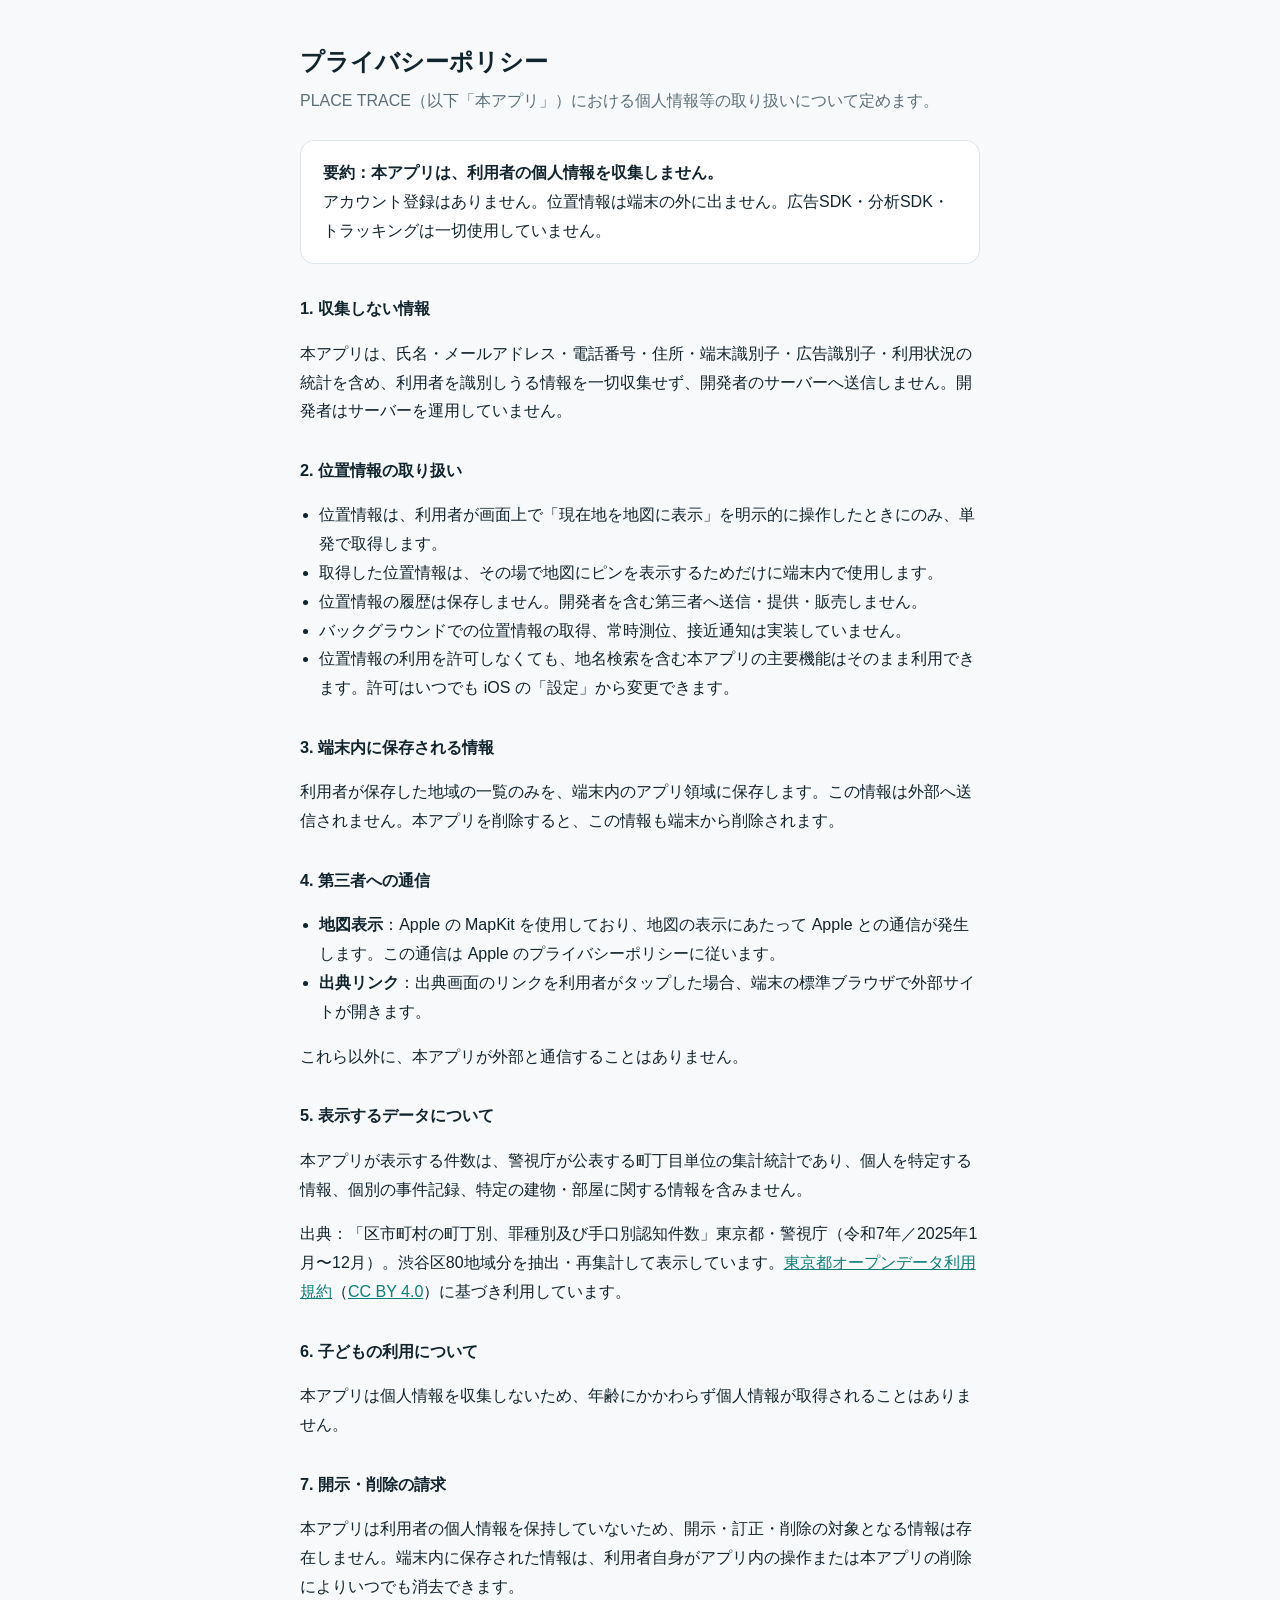
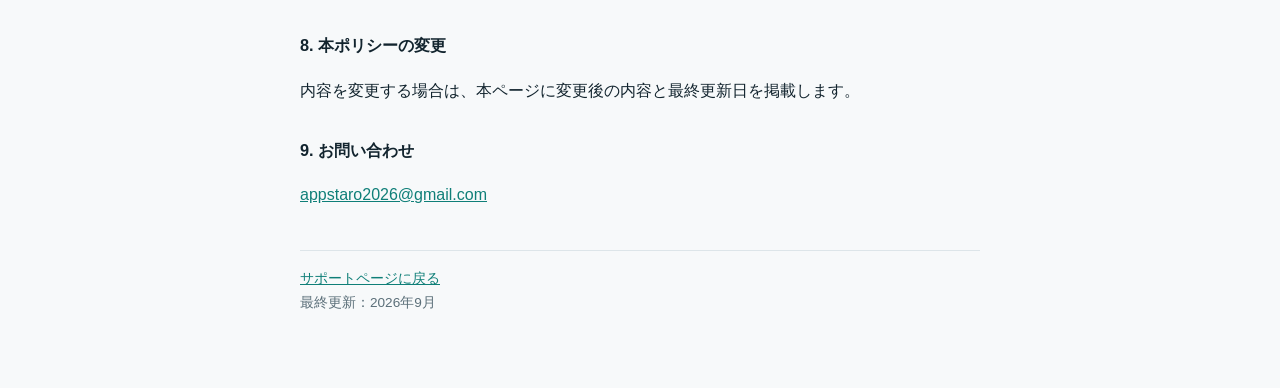
==== privacy.html @ 6f41b445 "Publish the PLACE TRACE support page and privacy policy App Store Connect requires a reachable priva" ====
<!doctype html>
<html lang="ja">
<meta charset="utf-8">
<meta name="viewport" content="width=device-width, initial-scale=1, viewport-fit=cover">
<title>PLACE TRACE — プライバシーポリシー</title>
<style>
  :root { color-scheme: light dark; --fg:#12242e; --muted:#5b6f79; --bg:#f7f9fa; --card:#fff; --line:#dde5e9; --accent:#0f7f78; }
  @media (prefers-color-scheme: dark) {
    :root { --fg:#e6eef1; --muted:#9db0b9; --bg:#0b1c26; --card:#12262f; --line:#22404c; --accent:#48ccc0; }
  }
  * { box-sizing: border-box; }
  body { margin:0; background:var(--bg); color:var(--fg);
         font:16px/1.8 -apple-system,BlinkMacSystemFont,"Hiragino Sans","Noto Sans JP",sans-serif; }
  .wrap { max-width:720px; margin:0 auto; padding:40px 20px 72px; }
  h1 { font-size:1.5rem; margin:0 0 4px; }
  h2 { font-size:1.02rem; margin:30px 0 6px; }
  .lead { color:var(--muted); margin:0 0 24px; }
  .card { background:var(--card); border:1px solid var(--line); border-radius:14px; padding:18px 22px; margin:20px 0; }
  a { color:var(--accent); }
  footer { color:var(--muted); font-size:.85rem; margin-top:40px; border-top:1px solid var(--line); padding-top:16px; }
  ul { padding-left:1.2em; }
</style>
<div class="wrap">
  <h1>プライバシーポリシー</h1>
  <p class="lead">PLACE TRACE（以下「本アプリ」）における個人情報等の取り扱いについて定めます。</p>

  <div class="card">
    <strong>要約：本アプリは、利用者の個人情報を収集しません。</strong><br>
    アカウント登録はありません。位置情報は端末の外に出ません。広告SDK・分析SDK・トラッキングは一切使用していません。
  </div>

  <h2>1. 収集しない情報</h2>
  <p>本アプリは、氏名・メールアドレス・電話番号・住所・端末識別子・広告識別子・利用状況の統計を含め、利用者を識別しうる情報を一切収集せず、開発者のサーバーへ送信しません。開発者はサーバーを運用していません。</p>

  <h2>2. 位置情報の取り扱い</h2>
  <ul>
    <li>位置情報は、利用者が画面上で「現在地を地図に表示」を明示的に操作したときにのみ、単発で取得します。</li>
    <li>取得した位置情報は、その場で地図にピンを表示するためだけに端末内で使用します。</li>
    <li>位置情報の履歴は保存しません。開発者を含む第三者へ送信・提供・販売しません。</li>
    <li>バックグラウンドでの位置情報の取得、常時測位、接近通知は実装していません。</li>
    <li>位置情報の利用を許可しなくても、地名検索を含む本アプリの主要機能はそのまま利用できます。許可はいつでも iOS の「設定」から変更できます。</li>
  </ul>

  <h2>3. 端末内に保存される情報</h2>
  <p>利用者が保存した地域の一覧のみを、端末内のアプリ領域に保存します。この情報は外部へ送信されません。本アプリを削除すると、この情報も端末から削除されます。</p>

  <h2>4. 第三者への通信</h2>
  <ul>
    <li><strong>地図表示</strong>：Apple の MapKit を使用しており、地図の表示にあたって Apple との通信が発生します。この通信は Apple のプライバシーポリシーに従います。</li>
    <li><strong>出典リンク</strong>：出典画面のリンクを利用者がタップした場合、端末の標準ブラウザで外部サイトが開きます。</li>
  </ul>
  <p>これら以外に、本アプリが外部と通信することはありません。</p>

  <h2>5. 表示するデータについて</h2>
  <p>本アプリが表示する件数は、警視庁が公表する町丁目単位の集計統計であり、個人を特定する情報、個別の事件記録、特定の建物・部屋に関する情報を含みません。</p>
  <p>出典：「区市町村の町丁別、罪種別及び手口別認知件数」東京都・警視庁（令和7年／2025年1月〜12月）。渋谷区80地域分を抽出・再集計して表示しています。<a href="https://portal.data.metro.tokyo.lg.jp/terms/">東京都オープンデータ利用規約</a>（<a href="https://creativecommons.org/licenses/by/4.0/deed.ja">CC BY 4.0</a>）に基づき利用しています。</p>

  <h2>6. 子どもの利用について</h2>
  <p>本アプリは個人情報を収集しないため、年齢にかかわらず個人情報が取得されることはありません。</p>

  <h2>7. 開示・削除の請求</h2>
  <p>本アプリは利用者の個人情報を保持していないため、開示・訂正・削除の対象となる情報は存在しません。端末内に保存された情報は、利用者自身がアプリ内の操作または本アプリの削除によりいつでも消去できます。</p>

  <h2>8. 本ポリシーの変更</h2>
  <p>内容を変更する場合は、本ページに変更後の内容と最終更新日を掲載します。</p>

  <h2>9. お問い合わせ</h2>
  <p><a href="mailto:appstaro2026@gmail.com">appstaro2026@gmail.com</a></p>

  <footer>
    <a href="index.html">サポートページに戻る</a><br>
    最終更新：2026年9月
  </footer>
</div>
</html>
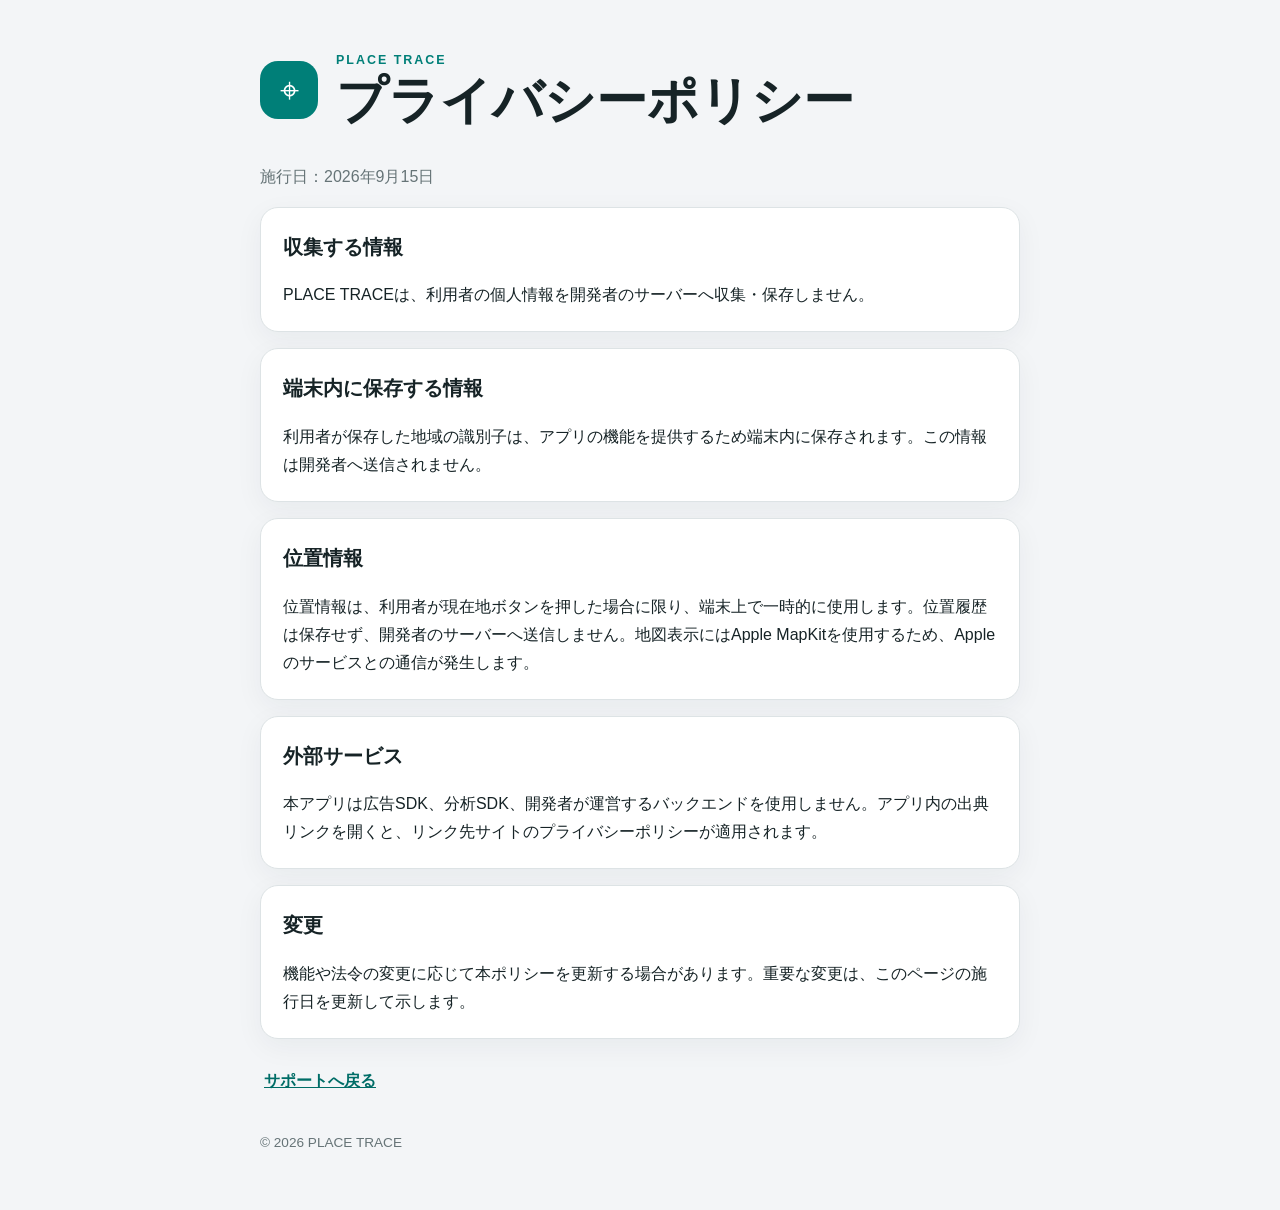
==== commit 6096e840: "Publish PLACE TRACE support site" ====
--- a/privacy.html
+++ b/privacy.html
@@ -1,75 +1,45 @@
 <!doctype html>
 <html lang="ja">
-<meta charset="utf-8">
-<meta name="viewport" content="width=device-width, initial-scale=1, viewport-fit=cover">
-<title>PLACE TRACE — プライバシーポリシー</title>
-<style>
-  :root { color-scheme: light dark; --fg:#12242e; --muted:#5b6f79; --bg:#f7f9fa; --card:#fff; --line:#dde5e9; --accent:#0f7f78; }
-  @media (prefers-color-scheme: dark) {
-    :root { --fg:#e6eef1; --muted:#9db0b9; --bg:#0b1c26; --card:#12262f; --line:#22404c; --accent:#48ccc0; }
-  }
-  * { box-sizing: border-box; }
-  body { margin:0; background:var(--bg); color:var(--fg);
-         font:16px/1.8 -apple-system,BlinkMacSystemFont,"Hiragino Sans","Noto Sans JP",sans-serif; }
-  .wrap { max-width:720px; margin:0 auto; padding:40px 20px 72px; }
-  h1 { font-size:1.5rem; margin:0 0 4px; }
-  h2 { font-size:1.02rem; margin:30px 0 6px; }
-  .lead { color:var(--muted); margin:0 0 24px; }
-  .card { background:var(--card); border:1px solid var(--line); border-radius:14px; padding:18px 22px; margin:20px 0; }
-  a { color:var(--accent); }
-  footer { color:var(--muted); font-size:.85rem; margin-top:40px; border-top:1px solid var(--line); padding-top:16px; }
-  ul { padding-left:1.2em; }
-</style>
-<div class="wrap">
-  <h1>プライバシーポリシー</h1>
-  <p class="lead">PLACE TRACE（以下「本アプリ」）における個人情報等の取り扱いについて定めます。</p>
+<head>
+  <meta charset="utf-8">
+  <meta name="viewport" content="width=device-width, initial-scale=1">
+  <meta name="color-scheme" content="light dark">
+  <title>PLACE TRACE プライバシーポリシー</title>
+  <link rel="stylesheet" href="styles.css">
+</head>
+<body>
+  <main>
+    <header>
+      <span class="mark" aria-hidden="true">⌖</span>
+      <div>
+        <p class="eyebrow">PLACE TRACE</p>
+        <h1>プライバシーポリシー</h1>
+      </div>
+    </header>
+    <p class="date">施行日：2026年9月15日</p>
 
-  <div class="card">
-    <strong>要約：本アプリは、利用者の個人情報を収集しません。</strong><br>
-    アカウント登録はありません。位置情報は端末の外に出ません。広告SDK・分析SDK・トラッキングは一切使用していません。
-  </div>
-
-  <h2>1. 収集しない情報</h2>
-  <p>本アプリは、氏名・メールアドレス・電話番号・住所・端末識別子・広告識別子・利用状況の統計を含め、利用者を識別しうる情報を一切収集せず、開発者のサーバーへ送信しません。開発者はサーバーを運用していません。</p>
-
-  <h2>2. 位置情報の取り扱い</h2>
-  <ul>
-    <li>位置情報は、利用者が画面上で「現在地を地図に表示」を明示的に操作したときにのみ、単発で取得します。</li>
-    <li>取得した位置情報は、その場で地図にピンを表示するためだけに端末内で使用します。</li>
-    <li>位置情報の履歴は保存しません。開発者を含む第三者へ送信・提供・販売しません。</li>
-    <li>バックグラウンドでの位置情報の取得、常時測位、接近通知は実装していません。</li>
-    <li>位置情報の利用を許可しなくても、地名検索を含む本アプリの主要機能はそのまま利用できます。許可はいつでも iOS の「設定」から変更できます。</li>
-  </ul>
-
-  <h2>3. 端末内に保存される情報</h2>
-  <p>利用者が保存した地域の一覧のみを、端末内のアプリ領域に保存します。この情報は外部へ送信されません。本アプリを削除すると、この情報も端末から削除されます。</p>
-
-  <h2>4. 第三者への通信</h2>
-  <ul>
-    <li><strong>地図表示</strong>：Apple の MapKit を使用しており、地図の表示にあたって Apple との通信が発生します。この通信は Apple のプライバシーポリシーに従います。</li>
-    <li><strong>出典リンク</strong>：出典画面のリンクを利用者がタップした場合、端末の標準ブラウザで外部サイトが開きます。</li>
-  </ul>
-  <p>これら以外に、本アプリが外部と通信することはありません。</p>
-
-  <h2>5. 表示するデータについて</h2>
-  <p>本アプリが表示する件数は、警視庁が公表する町丁目単位の集計統計であり、個人を特定する情報、個別の事件記録、特定の建物・部屋に関する情報を含みません。</p>
-  <p>出典：「区市町村の町丁別、罪種別及び手口別認知件数」東京都・警視庁（令和7年／2025年1月〜12月）。渋谷区80地域分を抽出・再集計して表示しています。<a href="https://portal.data.metro.tokyo.lg.jp/terms/">東京都オープンデータ利用規約</a>（<a href="https://creativecommons.org/licenses/by/4.0/deed.ja">CC BY 4.0</a>）に基づき利用しています。</p>
-
-  <h2>6. 子どもの利用について</h2>
-  <p>本アプリは個人情報を収集しないため、年齢にかかわらず個人情報が取得されることはありません。</p>
-
-  <h2>7. 開示・削除の請求</h2>
-  <p>本アプリは利用者の個人情報を保持していないため、開示・訂正・削除の対象となる情報は存在しません。端末内に保存された情報は、利用者自身がアプリ内の操作または本アプリの削除によりいつでも消去できます。</p>
-
-  <h2>8. 本ポリシーの変更</h2>
-  <p>内容を変更する場合は、本ページに変更後の内容と最終更新日を掲載します。</p>
-
-  <h2>9. お問い合わせ</h2>
-  <p><a href="mailto:appstaro2026@gmail.com">appstaro2026@gmail.com</a></p>
-
-  <footer>
-    <a href="index.html">サポートページに戻る</a><br>
-    最終更新：2026年9月
-  </footer>
-</div>
+    <section>
+      <h2>収集する情報</h2>
+      <p>PLACE TRACEは、利用者の個人情報を開発者のサーバーへ収集・保存しません。</p>
+    </section>
+    <section>
+      <h2>端末内に保存する情報</h2>
+      <p>利用者が保存した地域の識別子は、アプリの機能を提供するため端末内に保存されます。この情報は開発者へ送信されません。</p>
+    </section>
+    <section>
+      <h2>位置情報</h2>
+      <p>位置情報は、利用者が現在地ボタンを押した場合に限り、端末上で一時的に使用します。位置履歴は保存せず、開発者のサーバーへ送信しません。地図表示にはApple MapKitを使用するため、Appleのサービスとの通信が発生します。</p>
+    </section>
+    <section>
+      <h2>外部サービス</h2>
+      <p>本アプリは広告SDK、分析SDK、開発者が運営するバックエンドを使用しません。アプリ内の出典リンクを開くと、リンク先サイトのプライバシーポリシーが適用されます。</p>
+    </section>
+    <section>
+      <h2>変更</h2>
+      <p>機能や法令の変更に応じて本ポリシーを更新する場合があります。重要な変更は、このページの施行日を更新して示します。</p>
+    </section>
+    <nav aria-label="関連ページ"><a href="index.html">サポートへ戻る</a></nav>
+    <footer>© 2026 PLACE TRACE</footer>
+  </main>
+</body>
 </html>
--- a/styles.css
+++ b/styles.css
@@ -0,0 +1,32 @@
+:root {
+  font-family: -apple-system, BlinkMacSystemFont, "Hiragino Sans", "Yu Gothic", sans-serif;
+  color: #162326;
+  background: #f3f5f7;
+  line-height: 1.75;
+}
+* { box-sizing: border-box; }
+body { margin: 0; padding: 32px 18px 56px; }
+main { max-width: 760px; margin: 0 auto; }
+header { display: flex; align-items: center; gap: 18px; margin: 18px 0 32px; }
+.mark { display: grid; place-items: center; width: 58px; height: 58px; border-radius: 18px; background: #007f78; color: white; font-size: 34px; }
+.eyebrow { margin: 0; color: #007f78; font-size: .78rem; font-weight: 800; letter-spacing: .16em; }
+h1 { margin: 0; font-size: clamp(2rem, 8vw, 3.2rem); line-height: 1.15; }
+h2 { margin-top: 0; font-size: 1.25rem; }
+section { margin: 16px 0; padding: 22px; border: 1px solid #dde3e5; border-radius: 18px; background: #fff; box-shadow: 0 8px 28px rgba(17, 47, 50, .05); }
+p:last-child { margin-bottom: 0; }
+details { padding: 12px 0; border-top: 1px solid #e2e7e8; }
+details:first-of-type { border-top: 0; }
+summary { cursor: pointer; font-weight: 700; }
+a { color: #006d67; font-weight: 700; }
+.button { display: inline-block; padding: 10px 16px; border-radius: 12px; color: #fff; background: #007f78; text-decoration: none; }
+nav { margin: 28px 4px; }
+.date, footer { color: #667477; }
+footer { margin-top: 36px; font-size: .85rem; }
+@media (prefers-color-scheme: dark) {
+  :root { color: #edf4f3; background: #101718; }
+  section { border-color: #2a3a3c; background: #182224; box-shadow: none; }
+  details { border-color: #2a3a3c; }
+  a { color: #6ddbd1; }
+  .button { color: #071210; background: #6ddbd1; }
+  .date, footer { color: #a7b4b5; }
+}
